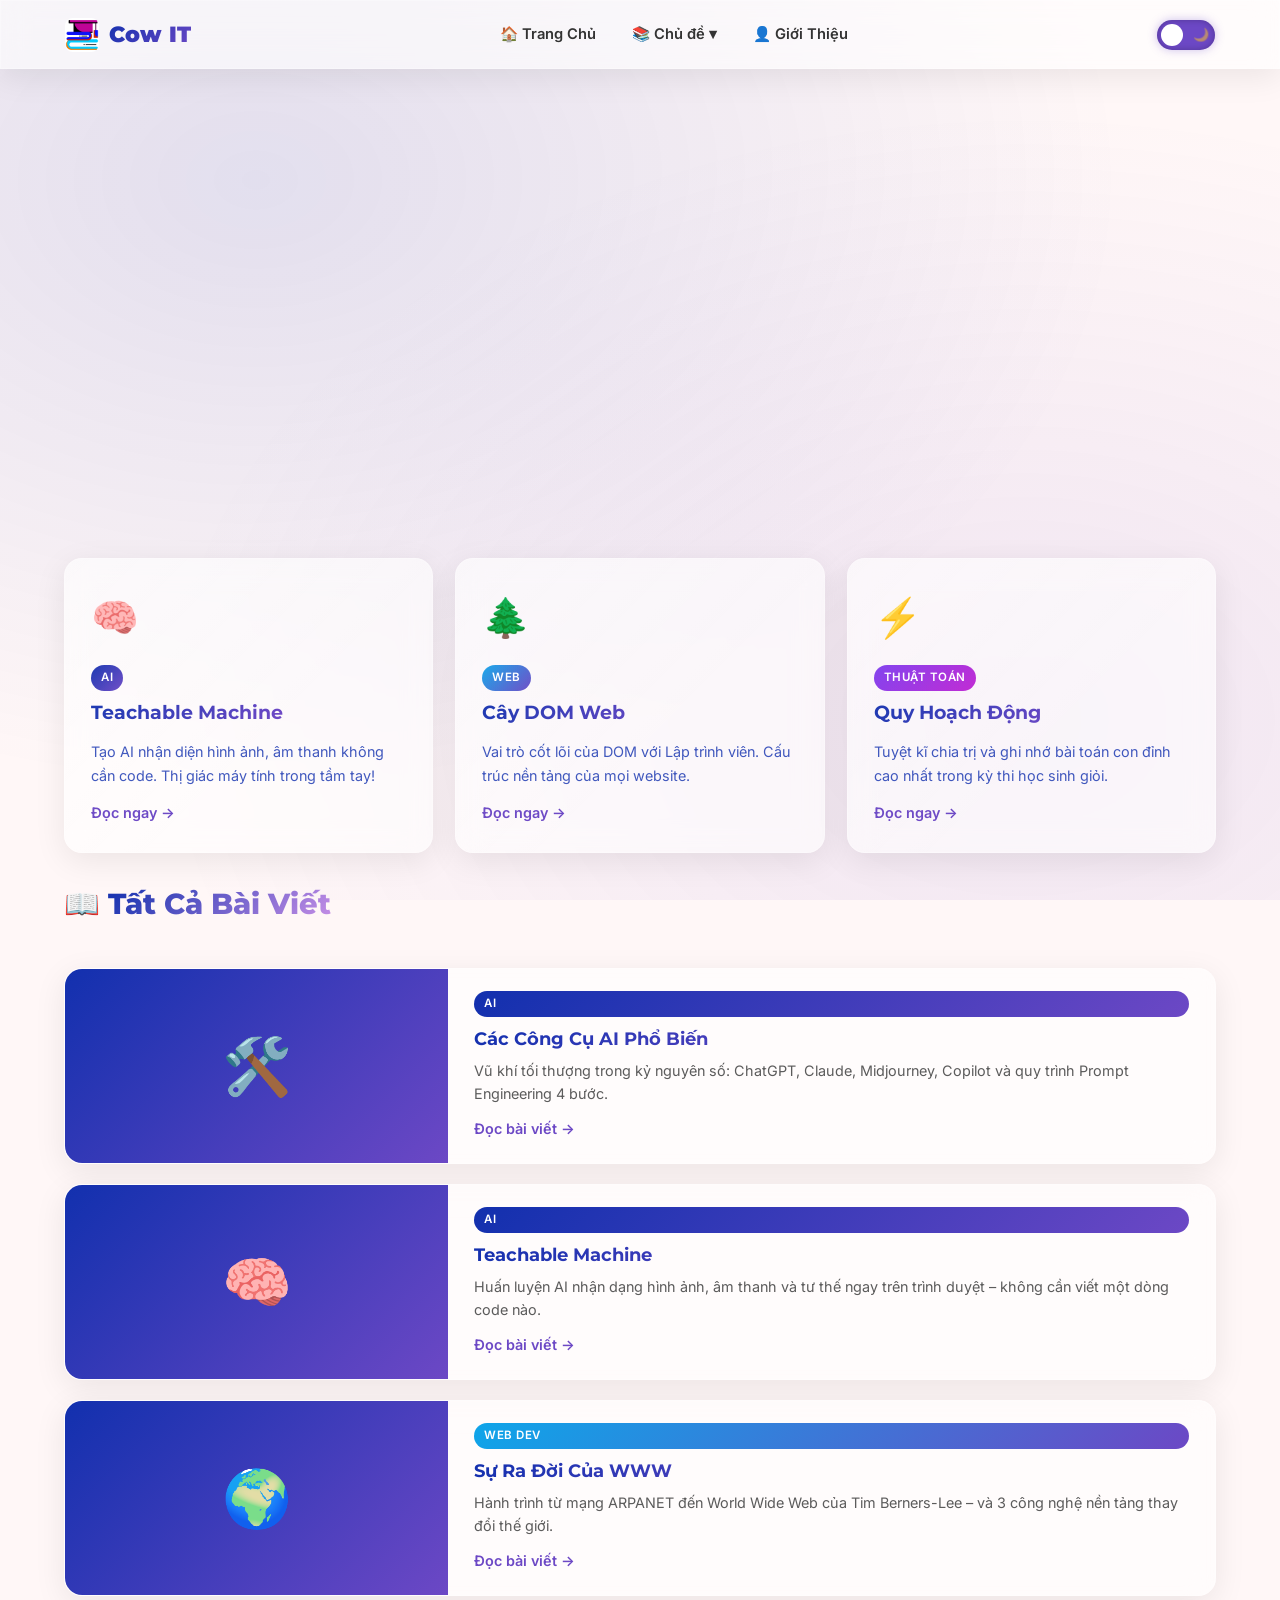
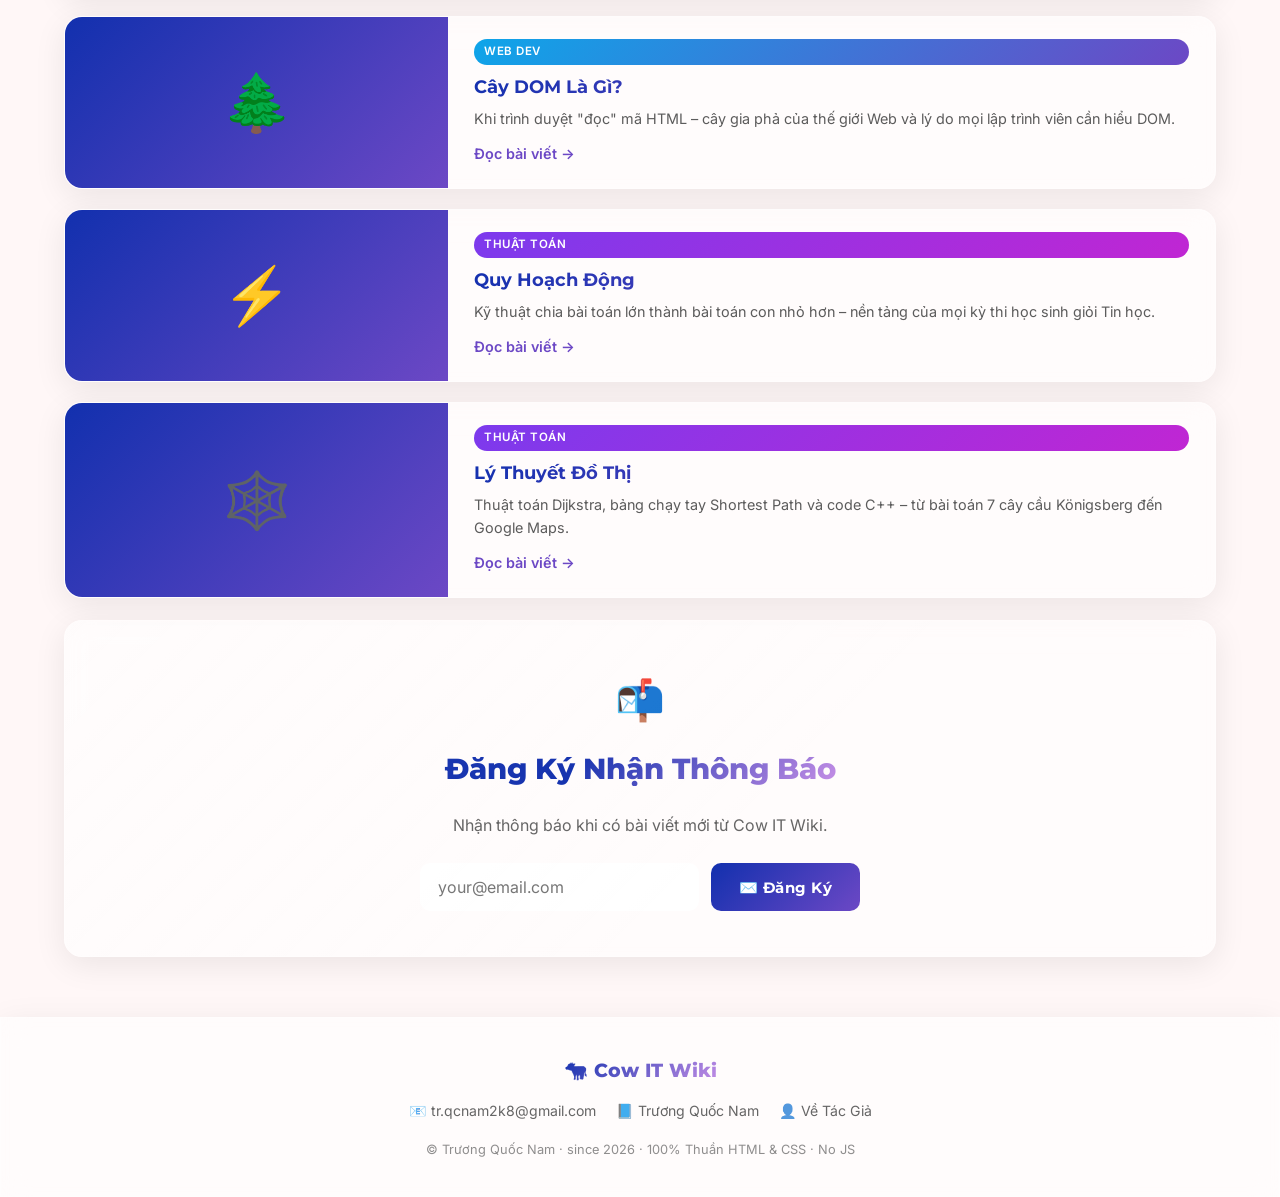
==== src/index.html @ ea5cb67b "feat: Add initial wiki structure including core pages, AI, Web Development, and Algorithms topics, a" ====
<!DOCTYPE html>
<html lang="vi">

<head>
    <meta charset="UTF-8">
    <meta name="viewport" content="width=device-width, initial-scale=1.0">
    <title>Cow IT - Bách Khoa Toàn Thư Công Nghệ</title>
    <meta name="description"
        content="Cow IT Wiki – Bách khoa toàn thư công nghệ về AI, Web Dev và Thuật toán cho học sinh Tin học 12.">
    <link rel="icon" href="icons/icon-main.png" type="image/png">
    <link rel="stylesheet" href="css/style.css">
    <link rel="stylesheet" href="css/layout.css">
    <link rel="stylesheet" href="css/animation.css">
</head>

<body class="master-layout">

    <input type="checkbox" id="dark-mode-toggle">

    <header class="header glass fade-in-up">
        <div class="header__logo">
            <img src="icons/icon-main.png" alt="Cow IT Logo">
            <a href="index.html">Cow IT</a>
        </div>

        <nav class="nav">
            <ul class="nav__list">
                <li class="nav__item"><a href="index.html" class="nav__link">🏠 Trang Chủ</a></li>
                <li class="nav__item">
                    <a href="#" class="nav__link">📚 Chủ đề ▾</a>
                    <ul class="nav__dropdown glass">
                        <li class="nav__dropdown-item"><a href="topics/ai.html"><span class="dd-icon">🤖</span> Trí Tuệ
                                Nhân Tạo</a></li>
                        <li class="nav__dropdown-item"><a href="topics/webdev.html"><span class="dd-icon">🌐</span> Phát
                                Triển Web</a></li>
                        <li class="nav__dropdown-item"><a href="topics/algorithms.html"><span class="dd-icon">⚙️</span>
                                Thuật Toán</a></li>
                    </ul>
                </li>
                <li class="nav__item"><a href="about.html" class="nav__link">👤 Giới Thiệu</a></li>
            </ul>
        </nav>

        <div class="header__actions">
            <label for="dark-mode-toggle" class="dark-mode-label" title="Chuyển sáng/tối">
                <span class="sun-icon">☀️</span>
                <span class="moon-icon">🌙</span>
            </label>
        </div>
    </header>

    <main class="main-content">
        <section class="bento-grid">

            <!-- ═══════════════════════════════ HERO ═══════════════════════════════ -->
            <div class="bento__hero glass-card glass fade-in-up animated-border"
                style="position:relative;overflow:hidden;">
                <span class="sparkle"></span>
                <span class="sparkle"></span>
                <span class="sparkle"></span>
                <div class="bento__hero-text">
                    <div style="margin-bottom:16px;">
                        <span class="tag tag--ai">🚀 Tin Học 12 · 2026</span>
                    </div>
                    <div class="typing-container">
                        <h1 class="typing-text">Kỷ Nguyên Số Cùng Cow IT...</h1>
                    </div>
                    <p style="font-size:1.05rem;margin:18px 0 28px;opacity:0.85;max-width:520px;">
                        Bách khoa toàn thư Công Nghệ – nơi liên kết toàn bộ kiến thức đỉnh cao về
                        <strong>Trí tuệ Nhân tạo</strong>, <strong>Phát triển Web</strong> và <strong>Thuật
                            toán</strong> tối ưu.
                    </p>
                    <div style="display:flex;gap:14px;flex-wrap:wrap;">
                        <a href="topics/ai.html" class="btn">🤖 Khám Phá AI</a>
                        <a href="about.html" class="btn btn-outline">👤 Về Tác Giả</a>
                    </div>
                </div>
                <div class="float-anim" style="flex-shrink:0;">
                    <img src="icons/Ai_doc_sach.png" alt="Robot đang đọc sách"
                        style="max-width:240px;filter:drop-shadow(0 10px 30px rgba(108,72,197,0.4));">
                </div>
            </div>

            <!-- ═══════════════════════════════ 3 BENTO CARDS ═══════════════════════ -->
            <a href="topics/ai_pages/teachable-machine.html" class="bento__item-1 glass-card glass scroll-reveal sr-d1"
                style="display:block;text-decoration:none;">
                <div style="font-size:2.4rem;margin-bottom:12px;">🧠</div>
                <span class="tag tag--ai">AI</span>
                <h3 class="glow-text">Teachable Machine</h3>
                <p style="font-size:0.9rem;opacity:0.8;">Tạo AI nhận diện hình ảnh, âm thanh không cần code. Thị giác
                    máy tính trong tầm tay!</p>
                <span class="read-more">Đọc ngay →</span>
            </a>

            <a href="topics/webdev_pages/dom-tree.html" class="bento__item-2 glass-card glass scroll-reveal sr-d2"
                style="display:block;text-decoration:none;">
                <div style="font-size:2.4rem;margin-bottom:12px;">🌲</div>
                <span class="tag tag--web">Web</span>
                <h3 class="glow-text">Cây DOM Web</h3>
                <p style="font-size:0.9rem;opacity:0.8;">Vai trò cốt lõi của DOM với Lập trình viên. Cấu trúc nền tảng
                    của mọi website.</p>
                <span class="read-more">Đọc ngay →</span>
            </a>

            <a href="topics/algorithms_pages/dynamic-programming.html"
                class="bento__item-3 glass-card glass scroll-reveal sr-d3" style="display:block;text-decoration:none;">
                <div style="font-size:2.4rem;margin-bottom:12px;">⚡</div>
                <span class="tag tag--algo">Thuật Toán</span>
                <h3 class="glow-text">Quy Hoạch Động</h3>
                <p style="font-size:0.9rem;opacity:0.8;">Tuyệt kĩ chia trị và ghi nhớ bài toán con đỉnh cao nhất trong
                    kỳ thi học sinh giỏi.</p>
                <span class="read-more">Đọc ngay →</span>
            </a>

            <!-- ═════════════════════════ FEED DỌC - TẤT CẢ BÀI VIẾT ═════════════ -->
            <div class="section-spacer">
                <h2 class="section-title">📖 <span>Tất Cả Bài Viết</span></h2>
            </div>

            <div class="feed-grid">
                <a href="topics/ai_pages/ai-tools.html" class="feed-card glass scroll-reveal sr-d1">
                    <div class="feed-card__accent">🛠️</div>
                    <div class="feed-card__body">
                        <span class="tag tag--ai">AI</span>
                        <h3 class="glow-text">Các Công Cụ AI Phổ Biến</h3>
                        <p>Vũ khí tối thượng trong kỷ nguyên số: ChatGPT, Claude, Midjourney, Copilot và quy trình
                            Prompt Engineering 4 bước.</p>
                        <span class="read-more">Đọc bài viết →</span>
                    </div>
                </a>

                <a href="topics/ai_pages/teachable-machine.html" class="feed-card glass scroll-reveal sr-d2">
                    <div class="feed-card__accent">🧠</div>
                    <div class="feed-card__body">
                        <span class="tag tag--ai">AI</span>
                        <h3 class="glow-text">Teachable Machine</h3>
                        <p>Huấn luyện AI nhận dạng hình ảnh, âm thanh và tư thế ngay trên trình duyệt – không cần viết
                            một dòng code nào.</p>
                        <span class="read-more">Đọc bài viết →</span>
                    </div>
                </a>

                <a href="topics/webdev_pages/www-history.html" class="feed-card glass scroll-reveal sr-d3">
                    <div class="feed-card__accent">🌍</div>
                    <div class="feed-card__body">
                        <span class="tag tag--web">Web Dev</span>
                        <h3 class="glow-text">Sự Ra Đời Của WWW</h3>
                        <p>Hành trình từ mạng ARPANET đến World Wide Web của Tim Berners-Lee – và 3 công nghệ nền tảng
                            thay đổi thế giới.</p>
                        <span class="read-more">Đọc bài viết →</span>
                    </div>
                </a>

                <a href="topics/webdev_pages/dom-tree.html" class="feed-card glass scroll-reveal sr-d4">
                    <div class="feed-card__accent">🌲</div>
                    <div class="feed-card__body">
                        <span class="tag tag--web">Web Dev</span>
                        <h3 class="glow-text">Cây DOM Là Gì?</h3>
                        <p>Khi trình duyệt "đọc" mã HTML – cây gia phả của thế giới Web và lý do mọi lập trình viên cần
                            hiểu DOM.</p>
                        <span class="read-more">Đọc bài viết →</span>
                    </div>
                </a>

                <a href="topics/algorithms_pages/dynamic-programming.html" class="feed-card glass scroll-reveal sr-d5">
                    <div class="feed-card__accent">⚡</div>
                    <div class="feed-card__body">
                        <span class="tag tag--algo">Thuật Toán</span>
                        <h3 class="glow-text">Quy Hoạch Động</h3>
                        <p>Kỹ thuật chia bài toán lớn thành bài toán con nhỏ hơn – nền tảng của mọi kỳ thi học sinh giỏi
                            Tin học.</p>
                        <span class="read-more">Đọc bài viết →</span>
                    </div>
                </a>

                <a href="topics/algorithms_pages/graph-theory.html" class="feed-card glass scroll-reveal sr-d6">
                    <div class="feed-card__accent">🕸️</div>
                    <div class="feed-card__body">
                        <span class="tag tag--algo">Thuật Toán</span>
                        <h3 class="glow-text">Lý Thuyết Đồ Thị</h3>
                        <p>Thuật toán Dijkstra, bảng chạy tay Shortest Path và code C++ – từ bài toán 7 cây cầu
                            Königsberg đến Google Maps.</p>
                        <span class="read-more">Đọc bài viết →</span>
                    </div>
                </a>
            </div>

            <!-- ════════════════════════ NEWSLETTER ════════════════════════════ -->
            <div class="bento__newsletter glass-card glass scroll-reveal sr-d1">
                <div style="font-size:2.5rem;margin-bottom:16px;">📬</div>
                <h2 class="section-title" style="text-align:center;">Đăng Ký <span>Nhận Thông Báo</span></h2>
                <p style="opacity:0.75;margin-bottom:24px;">Nhận thông báo khi có bài viết mới từ Cow IT Wiki.</p>
                <form action="mailto:tr.qcnam2k8@gmail.com" method="get" enctype="text/plain"
                    style="max-width:440px;margin:0 auto;display:flex;gap:12px;flex-wrap:wrap;justify-content:center;">
                    <input type="email" class="form__input" placeholder="your@email.com" required
                        style="max-width:280px;flex:1;">
                    <button type="submit" class="btn">✉️ Đăng Ký</button>
                </form>
            </div>

        </section>
    </main>

    <footer class="footer glass">
        <div class="footer__inner">
            <div class="footer__brand">🐄 Cow IT Wiki</div>
            <div class="footer__links">
                <a href="mailto:tr.qcnam2k8@gmail.com">📧 tr.qcnam2k8@gmail.com</a>
                <a href="https://www.facebook.com/truongquocnam.2k8" target="_blank" rel="noopener">📘 Trương Quốc
                    Nam</a>
                <a href="about.html">👤 Về Tác Giả</a>
            </div>
            <div class="footer__copy">© Trương Quốc Nam · since 2026 · 100% Thuần HTML &amp; CSS · No JS</div>
        </div>
    </footer>

</body>

</html>
---- src/css/style.css ----
/* css/style.css */
@import url('https://fonts.googleapis.com/css2?family=Inter:wght@400;500;600&family=Montserrat:wght@600;700;800;900&display=swap');

:root {
    --primary-color: #1230ae;
    --secondary-color-1: #6c48c5;
    --secondary-color-2: #c68fe6;
    --bg-color: #fff7f7;
    --text-color: #333333;
    --glass-bg: rgba(255, 255, 255, 0.6);
    --glass-border: rgba(255, 255, 255, 0.25);
    --neon-glow: rgba(108, 72, 197, 0.35);
    --input-bg: rgba(255, 255, 255, 0.8);
    --card-bg: rgba(255, 255, 255, 0.45);
}

html:has(#dark-mode-toggle:checked) {
    --bg-color: #0f1033;
    --text-color: #e8e0ff;
    --glass-bg: rgba(20, 22, 60, 0.65);
    --glass-border: rgba(198, 143, 230, 0.15);
    --neon-glow: rgba(198, 143, 230, 0.5);
    --input-bg: rgba(20, 22, 60, 0.8);
    --card-bg: rgba(20, 22, 60, 0.5);
}

* {
    box-sizing: border-box;
    margin: 0;
    padding: 0;
}

html {
    scroll-behavior: smooth;
}

body {
    font-family: 'Inter', sans-serif;
    background-color: var(--bg-color);
    color: var(--text-color);
    line-height: 1.7;
    transition: background-color 0.4s ease, color 0.4s ease;
    overflow-x: hidden;
}

/* Gradient mesh background */
body::before {
    content: '';
    position: fixed;
    top: 0;
    left: 0;
    width: 100%;
    height: 100%;
    background:
        radial-gradient(ellipse at 20% 20%, rgba(18, 48, 174, 0.12) 0%, transparent 60%),
        radial-gradient(ellipse at 80% 80%, rgba(108, 72, 197, 0.10) 0%, transparent 60%);
    pointer-events: none;
    z-index: 0;
}

body>* {
    position: relative;
    z-index: 1;
}

h1,
h2,
h3,
h4,
h5,
h6 {
    font-family: 'Montserrat', sans-serif;
    color: var(--primary-color);
    margin-bottom: .9rem;
    line-height: 1.3;
}

html:has(#dark-mode-toggle:checked) h1,
html:has(#dark-mode-toggle:checked) h2,
html:has(#dark-mode-toggle:checked) h3,
html:has(#dark-mode-toggle:checked) h4 {
    color: var(--secondary-color-2);
}

a {
    text-decoration: none;
    color: var(--primary-color);
    transition: all 0.3s ease;
}

html:has(#dark-mode-toggle:checked) a {
    color: var(--secondary-color-2);
}

a:hover {
    opacity: 0.85;
}

img,
video,
iframe {
    max-width: 100%;
    border-radius: 10px;
}

/* ── GLOW TEXT: legible, not blinding ── */
.glow-text {
    background: linear-gradient(135deg, var(--primary-color) 0%, var(--secondary-color-1) 60%, var(--secondary-color-2) 100%);
    -webkit-background-clip: text;
    -webkit-text-fill-color: transparent;
    background-clip: text;
    filter: none;
}

html:has(#dark-mode-toggle:checked) .glow-text {
    background: linear-gradient(135deg, #a78bfa 0%, #c68fe6 100%);
    -webkit-background-clip: text;
    background-clip: text;
}

/* ── SCROLL REVEAL (Pure CSS) ── */
.reveal {
    opacity: 0;
    transform: translateY(40px);
    transition: opacity 0.7s ease, transform 0.7s ease;
}

.reveal:nth-child(2) {
    transition-delay: 0.1s;
}

.reveal:nth-child(3) {
    transition-delay: 0.2s;
}

.reveal:nth-child(4) {
    transition-delay: 0.3s;
}

/* The trick: target with :target or use animation-play-state with @keyframes + animation-delay */
/* We use IntersectionObserver-free approach: animate with animation-fill-mode
   The element gets class 'revealed' via a CSS @keyframes when it intersects. */
@keyframes revealUp {
    from {
        opacity: 0;
        transform: translateY(50px);
    }

    to {
        opacity: 1;
        transform: translateY(0);
    }
}

/* article cards and feed items get this class */
.scroll-card {
    animation: revealUp 0.7s ease forwards;
    opacity: 0;
}

.scroll-card:nth-child(1) {
    animation-delay: 0.05s;
}

.scroll-card:nth-child(2) {
    animation-delay: 0.15s;
}

.scroll-card:nth-child(3) {
    animation-delay: 0.25s;
}

.scroll-card:nth-child(4) {
    animation-delay: 0.35s;
}

.scroll-card:nth-child(5) {
    animation-delay: 0.45s;
}

.scroll-card:nth-child(6) {
    animation-delay: 0.55s;
}

/* Form */
.form__input {
    width: 100%;
    padding: 12px 16px;
    border-radius: 10px;
    border: 2px solid var(--glass-border);
    background: var(--input-bg);
    color: var(--text-color);
    font-family: 'Inter', sans-serif;
    font-size: 1rem;
    outline: none;
    transition: all 0.3s ease;
}

.form__input:focus {
    border-color: var(--secondary-color-1);
    box-shadow: 0 0 12px var(--neon-glow);
}

.form__input:not(:placeholder-shown):valid {
    border-color: #22c55e;
    box-shadow: 0 0 10px rgba(34, 197, 94, 0.4);
}

.form__input:not(:placeholder-shown):invalid {
    border-color: #ef4444;
    box-shadow: 0 0 10px rgba(239, 68, 68, 0.4);
}

/* Buttons */
.btn {
    display: inline-flex;
    align-items: center;
    gap: 8px;
    padding: 13px 28px;
    background: linear-gradient(135deg, var(--primary-color), var(--secondary-color-1));
    color: #fff !important;
    font-family: 'Montserrat', sans-serif;
    font-weight: 700;
    font-size: 0.95rem;
    border: none;
    border-radius: 10px;
    cursor: pointer;
    transition: all 0.3s ease;
    letter-spacing: 0.5px;
}

.btn:hover {
    box-shadow: 0 6px 24px rgba(108, 72, 197, 0.5);
    transform: translateY(-3px);
}

.btn-outline {
    background: transparent;
    border: 2px solid var(--secondary-color-1);
    color: var(--secondary-color-1) !important;
}

.btn-outline:hover {
    background: var(--secondary-color-1);
    color: #fff !important;
}

/* ── TAGS / BADGES ── */
.tag {
    display: inline-block;
    padding: 3px 10px;
    border-radius: 50px;
    font-size: 0.72rem;
    font-weight: 600;
    letter-spacing: 0.5px;
    text-transform: uppercase;
    background: linear-gradient(135deg, var(--primary-color), var(--secondary-color-1));
    color: #fff;
    margin-bottom: 10px;
}

.tag--ai {
    background: linear-gradient(135deg, #1230ae, #6c48c5);
}

.tag--web {
    background: linear-gradient(135deg, #0ea5e9, #6c48c5);
}

.tag--algo {
    background: linear-gradient(135deg, #7c3aed, #c026d3);
}

/* ── READ MORE ARROW ── */
.read-more {
    display: inline-flex;
    align-items: center;
    gap: 6px;
    font-weight: 600;
    font-size: 0.9rem;
    color: var(--secondary-color-1);
    margin-top: 12px;
    transition: gap 0.3s;
}

.read-more:hover {
    gap: 12px;
    color: var(--secondary-color-2);
}

/* ── DIVIDERS ── */
.section-title {
    font-size: 1.8rem;
    font-family: 'Montserrat', sans-serif;
    font-weight: 800;
    margin-bottom: 1.5rem;
}

.section-title span {
    background: linear-gradient(135deg, var(--primary-color), var(--secondary-color-2));
    -webkit-background-clip: text;
    -webkit-text-fill-color: transparent;
    background-clip: text;
}

/* ── CODE BLOCKS ── */
pre {
    background: rgba(0, 0, 0, 0.15);
    border-radius: 10px;
    padding: 16px 20px;
    overflow-x: auto;
    margin-bottom: 20px;
    border: 1px solid var(--glass-border);
}

code {
    font-family: 'Courier New', monospace;
    font-size: 0.88rem;
    color: var(--secondary-color-2);
}
---- src/css/layout.css ----
/* css/layout.css */

/* ── GLASSMORPHISM SYSTEM ── */
.glass {
    background: var(--glass-bg);
    backdrop-filter: blur(14px);
    -webkit-backdrop-filter: blur(14px);
    border: 1px solid var(--glass-border);
    box-shadow: 0 8px 32px rgba(0, 0, 0, 0.08);
}

.glass-card {
    border-radius: 18px;
    padding: 26px;
    transition: transform 0.35s ease, box-shadow 0.35s ease, border-color 0.35s ease;
    position: relative;
    overflow: hidden;
}

.glass-card::before {
    content: '';
    position: absolute;
    inset: 0;
    border-radius: inherit;
    background: linear-gradient(135deg, rgba(255, 255, 255, 0.08) 0%, transparent 60%);
    pointer-events: none;
}

.glass-card:hover {
    transform: translateY(-6px);
    box-shadow: 0 16px 48px var(--neon-glow);
    border-color: rgba(108, 72, 197, 0.4);
}

/* ── MASTER LAYOUT ── */
.master-layout {
    min-height: 100vh;
    display: flex;
    flex-direction: column;
}

/* ── HEADER ── */
#dark-mode-toggle {
    display: none;
}

.header {
    position: fixed;
    top: 0;
    width: 100%;
    z-index: 1000;
    padding: 14px 5%;
    display: grid;
    grid-template-columns: auto 1fr auto;
    align-items: center;
    gap: 20px;
}

.header__logo {
    display: flex;
    align-items: center;
    gap: 10px;
    font-family: 'Montserrat', sans-serif;
    font-weight: 900;
    font-size: 1.35rem;
    white-space: nowrap;
}

.header__logo img {
    width: 34px;
    height: 34px;
    border-radius: 8px;
    object-fit: contain;
}

.header__logo a {
    background: linear-gradient(135deg, var(--primary-color), var(--secondary-color-1));
    -webkit-background-clip: text;
    -webkit-text-fill-color: transparent;
    background-clip: text;
}

/* Center nav */
.nav {
    display: flex;
    justify-content: center;
}

.nav__list {
    display: flex;
    list-style: none;
    gap: 8px;
    align-items: center;
}

.nav__item {
    position: relative;
}

.nav__link {
    font-weight: 600;
    font-size: 0.92rem;
    padding: 7px 14px;
    border-radius: 8px;
    display: block;
    color: var(--text-color);
    transition: all 0.25s ease;
}

.nav__link:hover {
    background: var(--glass-bg);
    color: var(--secondary-color-1);
}

/* Dropdown */
.nav__dropdown {
    position: absolute;
    top: calc(100% + 8px);
    left: 50%;
    transform: translateX(-50%) translateY(10px);
    min-width: 230px;
    opacity: 0;
    visibility: hidden;
    transition: all 0.3s ease;
    padding: 8px;
    border-radius: 14px;
    list-style: none;
}

.nav__item:hover .nav__dropdown {
    opacity: 1;
    visibility: visible;
    transform: translateX(-50%) translateY(0);
}

.nav__dropdown-item {
    padding: 2px 0;
}

.nav__dropdown-item a {
    display: flex;
    align-items: center;
    gap: 10px;
    padding: 9px 14px;
    border-radius: 9px;
    font-size: 0.9rem;
    font-weight: 500;
    color: var(--text-color);
    transition: background 0.2s;
}

.nav__dropdown-item a:hover {
    background: rgba(108, 72, 197, 0.12);
    color: var(--secondary-color-1);
}

.nav__dropdown-item .dd-icon {
    font-size: 1.1rem;
}

/* ── DARK MODE TOGGLE WITH ICONS ── */
.header__actions {
    display: flex;
    align-items: center;
}

.dark-mode-label {
    cursor: pointer;
    display: inline-flex;
    align-items: center;
    width: 58px;
    height: 30px;
    background: var(--secondary-color-1);
    border-radius: 50px;
    position: relative;
    box-shadow: inset 0 0 6px rgba(0, 0, 0, 0.25), 0 0 10px var(--neon-glow);
    transition: background 0.4s;
}

.dark-mode-label::before {
    /* Sun icon */
    content: '☀️';
    position: absolute;
    left: 5px;
    font-size: 14px;
    line-height: 1;
    transition: opacity 0.3s;
}

.dark-mode-label::after {
    /* Toggle knob */
    content: '';
    position: absolute;
    top: 4px;
    left: 4px;
    width: 22px;
    height: 22px;
    background: #fff;
    border-radius: 50%;
    transition: transform 0.3s ease;
    z-index: 1;
}

/* Moon icon placeholder using span inside label (we'll use CSS trick) */
.dark-mode-label .moon-icon {
    position: absolute;
    right: 6px;
    font-size: 13px;
    line-height: 1;
    opacity: 0.5;
}

.dark-mode-label .sun-icon {
    position: absolute;
    left: 6px;
    font-size: 13px;
    line-height: 1;
}

#dark-mode-toggle:checked~.header .dark-mode-label {
    background: linear-gradient(135deg, #312e81, #4c1d95);
}

#dark-mode-toggle:checked~.header .dark-mode-label::after {
    transform: translateX(28px);
}

/* ── MAIN CONTENT ── */
.main-content {
    flex: 1;
    margin-top: 80px;
    padding: 30px 5% 60px;
    max-width: 1400px;
    margin-inline: auto;
    width: 100%;
}

/* ── BENTO GRID (Home) ── */
.bento-grid {
    display: grid;
    grid-template-columns: repeat(12, 1fr);
    gap: 22px;
}

.bento__hero {
    grid-column: span 12;
    display: flex;
    align-items: center;
    justify-content: space-between;
    padding: 50px 55px;
    min-height: 340px;
}

.bento__hero-text {
    flex: 1;
    padding-right: 30px;
}

.bento__item-1 {
    grid-column: span 4;
}

.bento__item-2 {
    grid-column: span 4;
}

.bento__item-3 {
    grid-column: span 4;
}

.bento__newsletter {
    grid-column: span 12;
    text-align: center;
    padding: 45px;
}

/* ── FEED LAYOUT (Vertical, Home) ── */
.section-spacer {
    grid-column: span 12;
    padding-top: 10px;
}

.feed-grid {
    grid-column: span 12;
    display: flex;
    flex-direction: column;
    gap: 20px;
}

.feed-card {
    display: grid;
    grid-template-columns: 1fr 2fr;
    gap: 0;
    border-radius: 18px;
    overflow: hidden;
    text-decoration: none;
    color: var(--text-color);
    min-height: 160px;
    transition: transform 0.35s ease, box-shadow 0.35s ease;
}

.feed-card:hover {
    transform: translateY(-5px) scale(1.01);
    box-shadow: 0 16px 48px var(--neon-glow);
}

.feed-card__accent {
    display: flex;
    align-items: center;
    justify-content: center;
    font-size: 3.5rem;
    background: linear-gradient(135deg, var(--primary-color), var(--secondary-color-1));
    min-height: 140px;
}

.feed-card__body {
    padding: 22px 26px;
    display: flex;
    flex-direction: column;
    justify-content: center;
}

.feed-card__body h3 {
    margin-bottom: 8px;
    font-size: 1.15rem;
}

.feed-card__body p {
    font-size: 0.9rem;
    opacity: 0.8;
    line-height: 1.6;
}

/* ── TOPIC PAGE GRID ── */
.topic-grid {
    display: grid;
    grid-template-columns: repeat(auto-fill, minmax(300px, 1fr));
    gap: 22px;
}

/* ── SIDEBAR LAYOUT (Article pages) ── */
.page-layout {
    display: grid;
    grid-template-columns: 260px 1fr;
    gap: 36px;
    margin-top: 10px;
}

.sidebar {
    position: sticky;
    top: 100px;
    height: max-content;
    border-radius: 18px;
    padding: 22px;
}

.sidebar__title {
    font-size: 1rem;
    font-weight: 700;
    margin-bottom: 14px;
    padding-bottom: 10px;
    border-bottom: 1px solid var(--glass-border);
}

.sidebar__list {
    list-style: none;
}

.sidebar__link {
    display: flex;
    align-items: center;
    gap: 8px;
    padding: 8px 10px;
    border-radius: 8px;
    font-size: 0.88rem;
    color: var(--text-color);
    transition: all 0.2s;
}

.sidebar__link:hover {
    background: rgba(108, 72, 197, 0.12);
    color: var(--secondary-color-1);
    padding-left: 14px;
}

.article-content {
    line-height: 1.8;
}

.article-content p,
.article-content ul,
.article-content ol {
    margin-bottom: 18px;
}

.article-content ul,
.article-content ol {
    padding-left: 22px;
}

.article-content h2 {
    margin-top: 36px;
}

.article-content h3 {
    margin-top: 24px;
}

/* ── TABLE ── */
.table-wrap {
    overflow-x: auto;
    border-radius: 12px;
    margin: 24px 0;
}

table {
    width: 100%;
    border-collapse: collapse;
    border-radius: 12px;
    overflow: hidden;
}

th,
td {
    padding: 12px 16px;
    border: 1px solid var(--glass-border);
    text-align: left;
}

th {
    background: linear-gradient(135deg, var(--primary-color), var(--secondary-color-1));
    color: #fff;
    font-family: 'Montserrat', sans-serif;
}

tbody tr {
    transition: background 0.2s;
}

tbody tr:hover {
    background: rgba(108, 72, 197, 0.15);
}

/* ── BLOCKQUOTE ── */
blockquote {
    border-left: 4px solid var(--secondary-color-1);
    padding: 16px 20px;
    margin: 20px 0;
    background: var(--glass-bg);
    border-radius: 0 12px 12px 0;
    font-style: italic;
}

/* ── BREADCRUMBS ── */
.breadcrumbs {
    margin-bottom: 22px;
    list-style: none;
    display: flex;
    flex-wrap: wrap;
    gap: 6px;
    font-size: 0.85rem;
    font-weight: 500;
    opacity: 0.75;
}

.breadcrumbs li:not(:last-child)::after {
    content: '›';
    margin-left: 6px;
}

/* ── FOOTER ── */
.footer {
    padding: 36px 5%;
    margin-top: auto;
    text-align: center;
    border-top: 1px solid var(--glass-border);
}

.footer__inner {
    max-width: 900px;
    margin: 0 auto;
    display: flex;
    flex-direction: column;
    align-items: center;
    gap: 12px;
}

.footer__brand {
    font-family: 'Montserrat', sans-serif;
    font-weight: 800;
    font-size: 1.2rem;
    background: linear-gradient(135deg, var(--primary-color), var(--secondary-color-2));
    -webkit-background-clip: text;
    -webkit-text-fill-color: transparent;
    background-clip: text;
}

.footer__links {
    display: flex;
    gap: 20px;
    flex-wrap: wrap;
    justify-content: center;
}

.footer__links a {
    display: flex;
    align-items: center;
    gap: 6px;
    font-size: 0.88rem;
    color: var(--text-color);
    opacity: 0.75;
    transition: opacity 0.2s;
}

.footer__links a:hover {
    opacity: 1;
    color: var(--secondary-color-1);
}

.footer__copy {
    font-size: 0.8rem;
    opacity: 0.55;
    margin-top: 4px;
}

/* ── IMG ZOOM ── */
.img-zoom {
    overflow: hidden;
    border-radius: 12px;
    display: block;
    margin: 20px 0;
}

.img-zoom img {
    transition: transform 0.5s ease;
    width: 100%;
}

.img-zoom:hover img {
    transform: scale(1.06);
}

/* ── ABOUT PAGE ── */
.about-grid {
    display: grid;
    grid-template-columns: 320px 1fr;
    gap: 36px;
    align-items: start;
}

.about-avatar {
    border-radius: 20px;
    overflow: hidden;
    position: sticky;
    top: 100px;
}

.about-avatar img {
    width: 100%;
    display: block;
}

.about-info h1 {
    font-size: 2rem;
}

.about-info .subtitle {
    font-size: 1rem;
    opacity: 0.7;
    margin-bottom: 20px;
}

.skill-list {
    display: flex;
    flex-wrap: wrap;
    gap: 10px;
    list-style: none;
    margin: 16px 0 24px;
}

.skill-list li {
    padding: 6px 14px;
    border-radius: 50px;
    font-size: 0.82rem;
    font-weight: 600;
    border: 1px solid var(--secondary-color-1);
    color: var(--secondary-color-1);
}

/* ── RESPONSIVE ── */
@media (max-width:1000px) {

    .bento__item-1,
    .bento__item-2,
    .bento__item-3 {
        grid-column: span 6;
    }

    .page-layout {
        grid-template-columns: 1fr;
    }

    .sidebar {
        position: static;
    }

    .about-grid {
        grid-template-columns: 1fr;
    }

    .about-avatar {
        position: static;
        max-width: 280px;
    }
}

@media (max-width:700px) {

    .bento__item-1,
    .bento__item-2,
    .bento__item-3 {
        grid-column: span 12;
    }

    .bento__hero {
        flex-direction: column;
        text-align: center;
        padding: 32px 24px;
    }

    .bento__hero-text {
        padding-right: 0;
        margin-bottom: 20px;
    }

    .header {
        grid-template-columns: auto 1fr auto;
    }

    .nav__list {
        gap: 2px;
    }

    .feed-card {
        grid-template-columns: 1fr;
    }

    .feed-card__accent {
        min-height: 80px;
    }
}
---- src/css/animation.css ----
/* css/animation.css */

/* 1. Typewriter */
.typing-container {
    display: inline-block;
    margin-bottom: 20px;
    overflow: hidden;
}

.typing-text {
    overflow: hidden;
    white-space: nowrap;
    border-right: 3px solid var(--secondary-color-2);
    animation: typing 3.2s steps(35, end) both, blink-caret 0.75s step-end infinite;
    margin: 0;
    font-size: clamp(1.6rem, 3.5vw, 2.8rem);
    line-height: 1.2;
}

@keyframes typing {
    from {
        width: 0;
    }

    to {
        width: 100%;
    }
}

@keyframes blink-caret {
    50% {
        border-color: transparent;
    }
}

/* 2. Fade In Up (initial page load) */
.fade-in-up {
    animation: fadeInUp 0.8s ease-out forwards;
    opacity: 0;
    transform: translateY(28px);
}

.delay-1 {
    animation-delay: 0.15s;
}

.delay-2 {
    animation-delay: 0.3s;
}

.delay-3 {
    animation-delay: 0.45s;
}

.delay-4 {
    animation-delay: 0.6s;
}

@keyframes fadeInUp {
    to {
        opacity: 1;
        transform: translateY(0);
    }
}

/* 3. Float (robot image) */
.float-anim {
    animation: floatY 4.5s ease-in-out infinite;
}

@keyframes floatY {

    0%,
    100% {
        transform: translateY(0) rotate(-1deg);
    }

    50% {
        transform: translateY(-22px) rotate(1deg);
    }
}

/* 4. Pulse glow (for hero badges/icons) */
.pulse-glow {
    animation: pulseGlow 2.5s ease-in-out infinite;
}

@keyframes pulseGlow {

    0%,
    100% {
        box-shadow: 0 0 0 0 var(--neon-glow);
    }

    50% {
        box-shadow: 0 0 22px 6px var(--neon-glow);
    }
}

/* 5. Hover Zoom img */
.img-zoom img {
    transition: transform 0.5s ease;
}

.img-zoom:hover img {
    transform: scale(1.07);
}

/* 6. Slide in from left */
.slide-left {
    animation: slideLeft 0.7s ease forwards;
    opacity: 0;
    transform: translateX(-40px);
}

@keyframes slideLeft {
    to {
        opacity: 1;
        transform: translateX(0);
    }
}

/* 7. Particle sparkle on hero (decorative CSS only) */
.sparkle {
    position: absolute;
    width: 6px;
    height: 6px;
    border-radius: 50%;
    background: var(--secondary-color-2);
    animation: sparkle 3s ease-in-out infinite;
    pointer-events: none;
}

.sparkle:nth-child(1) {
    top: 15%;
    left: 80%;
    animation-delay: 0s;
}

.sparkle:nth-child(2) {
    top: 70%;
    left: 90%;
    animation-delay: 0.8s;
}

.sparkle:nth-child(3) {
    top: 50%;
    left: 10%;
    animation-delay: 1.6s;
}

@keyframes sparkle {

    0%,
    100% {
        opacity: 0;
        transform: scale(0);
    }

    50% {
        opacity: 1;
        transform: scale(1.5);
    }
}

/* 8. Gradient border animation on cards */
@keyframes borderGlow {

    0%,
    100% {
        border-color: rgba(108, 72, 197, 0.2);
    }

    50% {
        border-color: rgba(198, 143, 230, 0.6);
    }
}

.animated-border {
    animation: borderGlow 3s ease-in-out infinite;
}

/* 9. Icon spin */
.icon-spin {
    animation: spin 8s linear infinite;
}

@keyframes spin {
    from {
        transform: rotate(0deg);
    }

    to {
        transform: rotate(360deg);
    }
}

/* 10. Scroll reveal (used with small delay per card element) */
@keyframes revealUp {
    from {
        opacity: 0;
        transform: translateY(48px);
    }

    to {
        opacity: 1;
        transform: translateY(0);
    }
}

.scroll-reveal {
    animation: revealUp 0.75s ease forwards;
    opacity: 0;
}

.sr-d1 {
    animation-delay: 0.05s;
}

.sr-d2 {
    animation-delay: 0.15s;
}

.sr-d3 {
    animation-delay: 0.25s;
}

.sr-d4 {
    animation-delay: 0.35s;
}

.sr-d5 {
    animation-delay: 0.45s;
}

.sr-d6 {
    animation-delay: 0.55s;
}
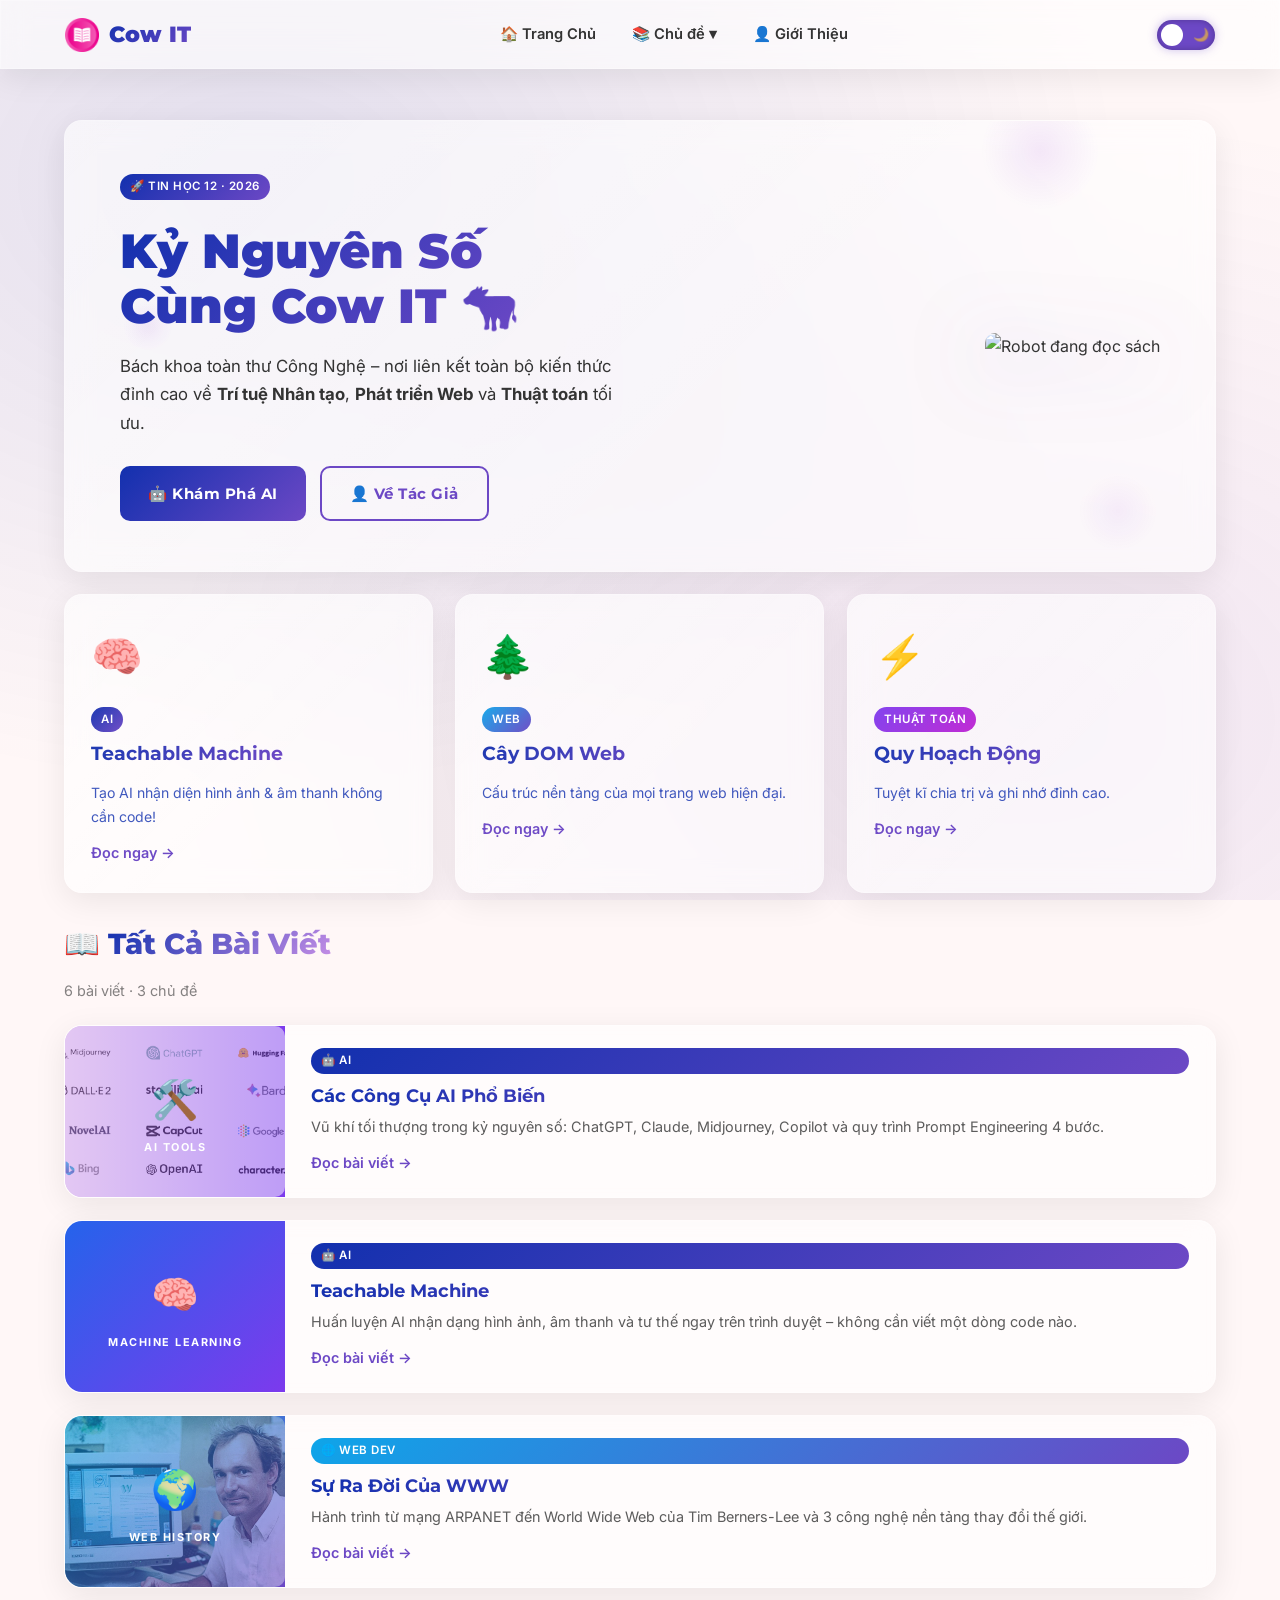
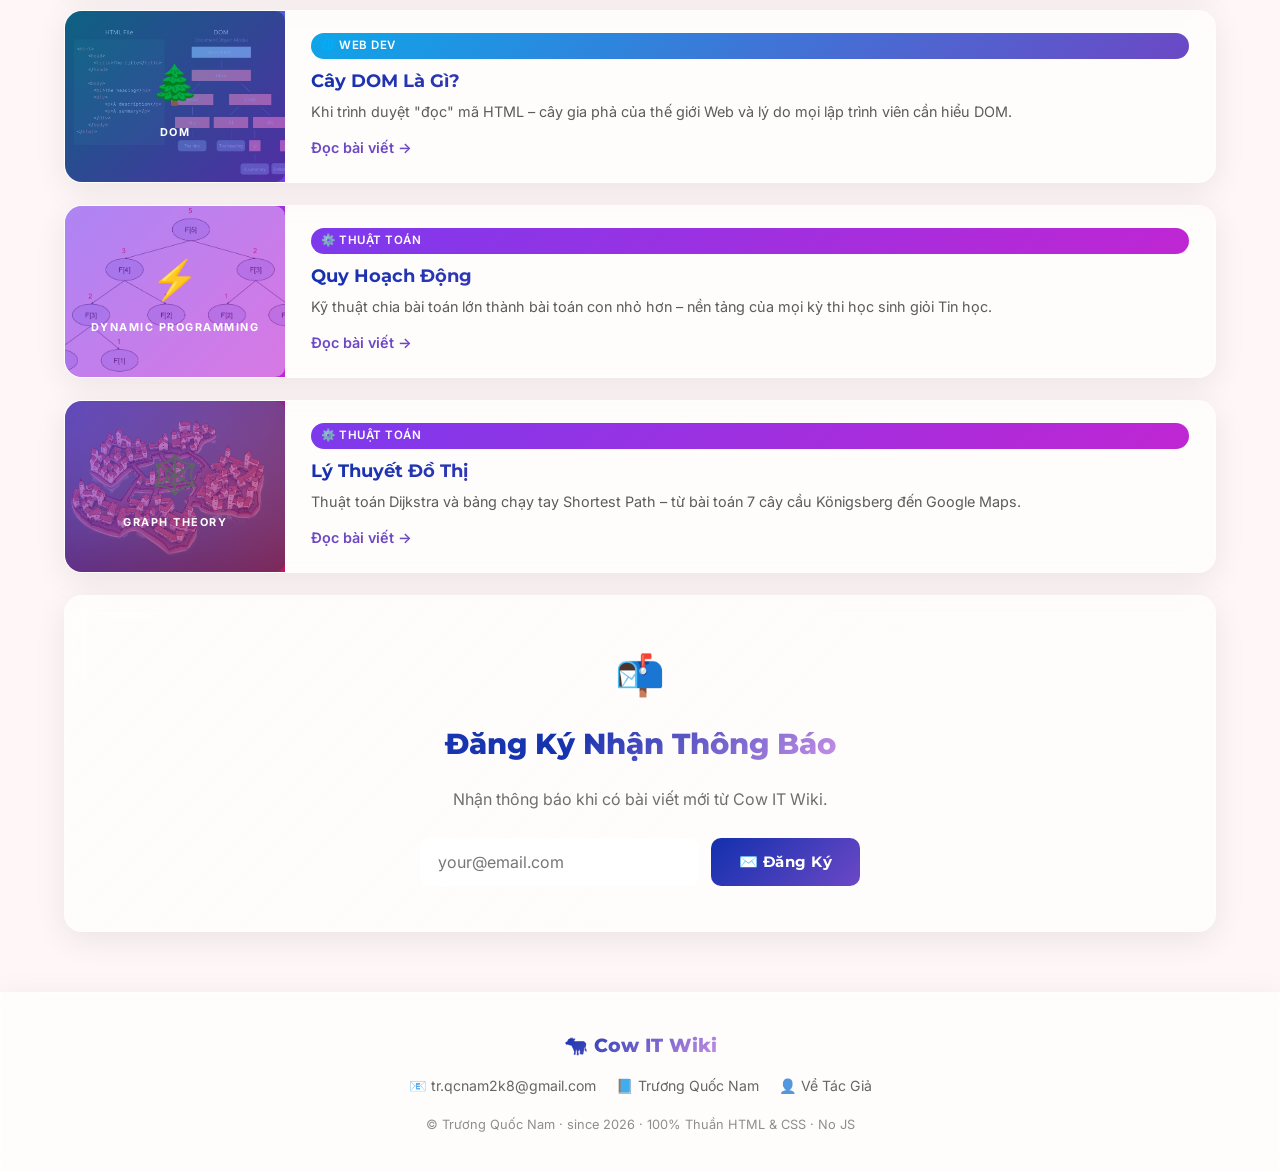
==== commit 661fec9a: "ReDesign UIUX" ====
--- a/src/index.html
+++ b/src/index.html
@@ -14,7 +14,6 @@
 </head>
 
 <body class="master-layout">
-
     <input type="checkbox" id="dark-mode-toggle">
 
     <header class="header glass fade-in-up">
@@ -22,7 +21,6 @@
             <img src="icons/icon-main.png" alt="Cow IT Logo">
             <a href="index.html">Cow IT</a>
         </div>
-
         <nav class="nav">
             <ul class="nav__list">
                 <li class="nav__item"><a href="index.html" class="nav__link">🏠 Trang Chủ</a></li>
@@ -40,7 +38,6 @@
                 <li class="nav__item"><a href="about.html" class="nav__link">👤 Giới Thiệu</a></li>
             </ul>
         </nav>
-
         <div class="header__actions">
             <label for="dark-mode-toggle" class="dark-mode-label" title="Chuyển sáng/tối">
                 <span class="sun-icon">☀️</span>
@@ -52,76 +49,80 @@
     <main class="main-content">
         <section class="bento-grid">
 
-            <!-- ═══════════════════════════════ HERO ═══════════════════════════════ -->
+            <!-- ══ HERO ══ -->
             <div class="bento__hero glass-card glass fade-in-up animated-border"
                 style="position:relative;overflow:hidden;">
                 <span class="sparkle"></span>
                 <span class="sparkle"></span>
                 <span class="sparkle"></span>
                 <div class="bento__hero-text">
-                    <div style="margin-bottom:16px;">
-                        <span class="tag tag--ai">🚀 Tin Học 12 · 2026</span>
-                    </div>
-                    <div class="typing-container">
-                        <h1 class="typing-text">Kỷ Nguyên Số Cùng Cow IT...</h1>
-                    </div>
-                    <p style="font-size:1.05rem;margin:18px 0 28px;opacity:0.85;max-width:520px;">
+                    <div style="margin-bottom:14px;">
+                        <span class="tag tag--ai pop-in pop-d1">🚀 Tin Học 12 · 2026</span>
+                    </div>
+                    <h1 class="hero-title fade-in-up delay-1">Kỷ Nguyên Số<br>Cùng Cow IT 🐄</h1>
+                    <p class="hero-sub fade-in-up delay-2">
                         Bách khoa toàn thư Công Nghệ – nơi liên kết toàn bộ kiến thức đỉnh cao về
                         <strong>Trí tuệ Nhân tạo</strong>, <strong>Phát triển Web</strong> và <strong>Thuật
                             toán</strong> tối ưu.
                     </p>
-                    <div style="display:flex;gap:14px;flex-wrap:wrap;">
+                    <div style="display:flex;gap:14px;flex-wrap:wrap;" class="fade-in-up delay-3">
                         <a href="topics/ai.html" class="btn">🤖 Khám Phá AI</a>
                         <a href="about.html" class="btn btn-outline">👤 Về Tác Giả</a>
                     </div>
                 </div>
                 <div class="float-anim" style="flex-shrink:0;">
                     <img src="icons/Ai_doc_sach.png" alt="Robot đang đọc sách"
-                        style="max-width:240px;filter:drop-shadow(0 10px 30px rgba(108,72,197,0.4));">
+                        style="max-width:230px;filter:drop-shadow(0 12px 36px rgba(108,72,197,0.5));">
                 </div>
             </div>
 
-            <!-- ═══════════════════════════════ 3 BENTO CARDS ═══════════════════════ -->
+            <!-- ══ 3 BENTO CARDS ══ -->
             <a href="topics/ai_pages/teachable-machine.html" class="bento__item-1 glass-card glass scroll-reveal sr-d1"
                 style="display:block;text-decoration:none;">
-                <div style="font-size:2.4rem;margin-bottom:12px;">🧠</div>
+                <div style="font-size:2.6rem;margin-bottom:12px;" class="pop-in pop-d1">🧠</div>
                 <span class="tag tag--ai">AI</span>
                 <h3 class="glow-text">Teachable Machine</h3>
-                <p style="font-size:0.9rem;opacity:0.8;">Tạo AI nhận diện hình ảnh, âm thanh không cần code. Thị giác
-                    máy tính trong tầm tay!</p>
+                <p style="font-size:0.88rem;opacity:0.8;">Tạo AI nhận diện hình ảnh & âm thanh không cần code!</p>
                 <span class="read-more">Đọc ngay →</span>
             </a>
 
             <a href="topics/webdev_pages/dom-tree.html" class="bento__item-2 glass-card glass scroll-reveal sr-d2"
                 style="display:block;text-decoration:none;">
-                <div style="font-size:2.4rem;margin-bottom:12px;">🌲</div>
+                <div style="font-size:2.6rem;margin-bottom:12px;" class="pop-in pop-d2">🌲</div>
                 <span class="tag tag--web">Web</span>
                 <h3 class="glow-text">Cây DOM Web</h3>
-                <p style="font-size:0.9rem;opacity:0.8;">Vai trò cốt lõi của DOM với Lập trình viên. Cấu trúc nền tảng
-                    của mọi website.</p>
+                <p style="font-size:0.88rem;opacity:0.8;">Cấu trúc nền tảng của mọi trang web hiện đại.</p>
                 <span class="read-more">Đọc ngay →</span>
             </a>
 
             <a href="topics/algorithms_pages/dynamic-programming.html"
                 class="bento__item-3 glass-card glass scroll-reveal sr-d3" style="display:block;text-decoration:none;">
-                <div style="font-size:2.4rem;margin-bottom:12px;">⚡</div>
+                <div style="font-size:2.6rem;margin-bottom:12px;" class="pop-in pop-d3">⚡</div>
                 <span class="tag tag--algo">Thuật Toán</span>
                 <h3 class="glow-text">Quy Hoạch Động</h3>
-                <p style="font-size:0.9rem;opacity:0.8;">Tuyệt kĩ chia trị và ghi nhớ bài toán con đỉnh cao nhất trong
-                    kỳ thi học sinh giỏi.</p>
+                <p style="font-size:0.88rem;opacity:0.8;">Tuyệt kĩ chia trị và ghi nhớ đỉnh cao.</p>
                 <span class="read-more">Đọc ngay →</span>
             </a>
 
-            <!-- ═════════════════════════ FEED DỌC - TẤT CẢ BÀI VIẾT ═════════════ -->
+            <!-- ══ SECTION TITLE ══ -->
             <div class="section-spacer">
                 <h2 class="section-title">📖 <span>Tất Cả Bài Viết</span></h2>
-            </div>
-
+                <p style="opacity:0.6;font-size:0.9rem;margin-top:-8px;">6 bài viết · 3 chủ đề</p>
+            </div>
+
+            <!-- ══ FEED CARDS ══ -->
             <div class="feed-grid">
-                <a href="topics/ai_pages/ai-tools.html" class="feed-card glass scroll-reveal sr-d1">
-                    <div class="feed-card__accent">🛠️</div>
-                    <div class="feed-card__body">
-                        <span class="tag tag--ai">AI</span>
+
+                <a href="topics/ai_pages/ai-tools.html" class="feed-card glass feed-reveal fr-d1">
+                    <div class="feed-card__accent gradient-animated">
+                        <img src="images/ai/ai-landscape.png" alt="AI Tools" style="opacity:0.5;">
+                        <div style="position:relative;z-index:1;font-size:2.4rem;">🛠️</div>
+                        <span
+                            style="position:relative;z-index:1;font-size:0.68rem;font-weight:700;color:#fff;text-transform:uppercase;letter-spacing:1.5px;">AI
+                            Tools</span>
+                    </div>
+                    <div class="feed-card__body">
+                        <span class="tag tag--ai">🤖 AI</span>
                         <h3 class="glow-text">Các Công Cụ AI Phổ Biến</h3>
                         <p>Vũ khí tối thượng trong kỷ nguyên số: ChatGPT, Claude, Midjourney, Copilot và quy trình
                             Prompt Engineering 4 bước.</p>
@@ -129,10 +130,16 @@
                     </div>
                 </a>
 
-                <a href="topics/ai_pages/teachable-machine.html" class="feed-card glass scroll-reveal sr-d2">
-                    <div class="feed-card__accent">🧠</div>
-                    <div class="feed-card__body">
-                        <span class="tag tag--ai">AI</span>
+                <a href="topics/ai_pages/teachable-machine.html" class="feed-card glass feed-reveal fr-d2">
+                    <div class="feed-card__accent gradient-animated"
+                        style="background:linear-gradient(135deg,#2563eb,#7c3aed);">
+                        <div style="position:relative;z-index:1;font-size:2.4rem;">🧠</div>
+                        <span
+                            style="position:relative;z-index:1;font-size:0.68rem;font-weight:700;color:#fff;text-transform:uppercase;letter-spacing:1.5px;">Machine
+                            Learning</span>
+                    </div>
+                    <div class="feed-card__body">
+                        <span class="tag tag--ai">🤖 AI</span>
                         <h3 class="glow-text">Teachable Machine</h3>
                         <p>Huấn luyện AI nhận dạng hình ảnh, âm thanh và tư thế ngay trên trình duyệt – không cần viết
                             một dòng code nào.</p>
@@ -140,21 +147,33 @@
                     </div>
                 </a>
 
-                <a href="topics/webdev_pages/www-history.html" class="feed-card glass scroll-reveal sr-d3">
-                    <div class="feed-card__accent">🌍</div>
-                    <div class="feed-card__body">
-                        <span class="tag tag--web">Web Dev</span>
+                <a href="topics/webdev_pages/www-history.html" class="feed-card glass feed-reveal fr-d3">
+                    <div class="feed-card__accent" style="background:linear-gradient(135deg,#0ea5e9,#6c48c5);">
+                        <img src="images/webdev/first-web-server-next.jpg" alt="Máy chủ Web đầu tiên"
+                            style="opacity:0.4;">
+                        <div style="position:relative;z-index:1;font-size:2.4rem;">🌍</div>
+                        <span
+                            style="position:relative;z-index:1;font-size:0.68rem;font-weight:700;color:#fff;text-transform:uppercase;letter-spacing:1.5px;">Web
+                            History</span>
+                    </div>
+                    <div class="feed-card__body">
+                        <span class="tag tag--web">🌐 Web Dev</span>
                         <h3 class="glow-text">Sự Ra Đời Của WWW</h3>
-                        <p>Hành trình từ mạng ARPANET đến World Wide Web của Tim Berners-Lee – và 3 công nghệ nền tảng
+                        <p>Hành trình từ mạng ARPANET đến World Wide Web của Tim Berners-Lee và 3 công nghệ nền tảng
                             thay đổi thế giới.</p>
                         <span class="read-more">Đọc bài viết →</span>
                     </div>
                 </a>
 
-                <a href="topics/webdev_pages/dom-tree.html" class="feed-card glass scroll-reveal sr-d4">
-                    <div class="feed-card__accent">🌲</div>
-                    <div class="feed-card__body">
-                        <span class="tag tag--web">Web Dev</span>
+                <a href="topics/webdev_pages/dom-tree.html" class="feed-card glass feed-reveal fr-d4">
+                    <div class="feed-card__accent" style="background:linear-gradient(135deg,#0891b2,#7c3aed);">
+                        <img src="images/webdev/dom-tree-diagram.webp" alt="DOM Tree" style="opacity:0.4;">
+                        <div style="position:relative;z-index:1;font-size:2.4rem;">🌲</div>
+                        <span
+                            style="position:relative;z-index:1;font-size:0.68rem;font-weight:700;color:#fff;text-transform:uppercase;letter-spacing:1.5px;">DOM</span>
+                    </div>
+                    <div class="feed-card__body">
+                        <span class="tag tag--web">🌐 Web Dev</span>
                         <h3 class="glow-text">Cây DOM Là Gì?</h3>
                         <p>Khi trình duyệt "đọc" mã HTML – cây gia phả của thế giới Web và lý do mọi lập trình viên cần
                             hiểu DOM.</p>
@@ -162,10 +181,16 @@
                     </div>
                 </a>
 
-                <a href="topics/algorithms_pages/dynamic-programming.html" class="feed-card glass scroll-reveal sr-d5">
-                    <div class="feed-card__accent">⚡</div>
-                    <div class="feed-card__body">
-                        <span class="tag tag--algo">Thuật Toán</span>
+                <a href="topics/algorithms_pages/dynamic-programming.html" class="feed-card glass feed-reveal fr-d5">
+                    <div class="feed-card__accent" style="background:linear-gradient(135deg,#7c3aed,#c026d3);">
+                        <img src="images/algorithms/minh-hoa-fibonacci.png" alt="Fibonacci DP" style="opacity:0.38;">
+                        <div style="position:relative;z-index:1;font-size:2.4rem;">⚡</div>
+                        <span
+                            style="position:relative;z-index:1;font-size:0.68rem;font-weight:700;color:#fff;text-transform:uppercase;letter-spacing:1.5px;">Dynamic
+                            Programming</span>
+                    </div>
+                    <div class="feed-card__body">
+                        <span class="tag tag--algo">⚙️ Thuật Toán</span>
                         <h3 class="glow-text">Quy Hoạch Động</h3>
                         <p>Kỹ thuật chia bài toán lớn thành bài toán con nhỏ hơn – nền tảng của mọi kỳ thi học sinh giỏi
                             Tin học.</p>
@@ -173,23 +198,31 @@
                     </div>
                 </a>
 
-                <a href="topics/algorithms_pages/graph-theory.html" class="feed-card glass scroll-reveal sr-d6">
-                    <div class="feed-card__accent">🕸️</div>
-                    <div class="feed-card__body">
-                        <span class="tag tag--algo">Thuật Toán</span>
+                <a href="topics/algorithms_pages/graph-theory.html" class="feed-card glass feed-reveal fr-d6">
+                    <div class="feed-card__accent" style="background:linear-gradient(135deg,#6d28d9,#be185d);">
+                        <img src="images/algorithms/7-bridges-of-konigsberg.jpg" alt="7 cây cầu Königsberg"
+                            style="opacity:0.38;">
+                        <div style="position:relative;z-index:1;font-size:2.4rem;">🕸️</div>
+                        <span
+                            style="position:relative;z-index:1;font-size:0.68rem;font-weight:700;color:#fff;text-transform:uppercase;letter-spacing:1.5px;">Graph
+                            Theory</span>
+                    </div>
+                    <div class="feed-card__body">
+                        <span class="tag tag--algo">⚙️ Thuật Toán</span>
                         <h3 class="glow-text">Lý Thuyết Đồ Thị</h3>
-                        <p>Thuật toán Dijkstra, bảng chạy tay Shortest Path và code C++ – từ bài toán 7 cây cầu
-                            Königsberg đến Google Maps.</p>
-                        <span class="read-more">Đọc bài viết →</span>
-                    </div>
-                </a>
-            </div>
-
-            <!-- ════════════════════════ NEWSLETTER ════════════════════════════ -->
-            <div class="bento__newsletter glass-card glass scroll-reveal sr-d1">
-                <div style="font-size:2.5rem;margin-bottom:16px;">📬</div>
+                        <p>Thuật toán Dijkstra và bảng chạy tay Shortest Path – từ bài toán 7 cây cầu Königsberg đến
+                            Google Maps.</p>
+                        <span class="read-more">Đọc bài viết →</span>
+                    </div>
+                </a>
+
+            </div>
+
+            <!-- ══ NEWSLETTER ══ -->
+            <div class="bento__newsletter glass-card glass feed-reveal fr-d1">
+                <div style="font-size:2.5rem;margin-bottom:16px;" class="pop-in pop-d1">📬</div>
                 <h2 class="section-title" style="text-align:center;">Đăng Ký <span>Nhận Thông Báo</span></h2>
-                <p style="opacity:0.75;margin-bottom:24px;">Nhận thông báo khi có bài viết mới từ Cow IT Wiki.</p>
+                <p style="opacity:0.7;margin-bottom:24px;">Nhận thông báo khi có bài viết mới từ Cow IT Wiki.</p>
                 <form action="mailto:tr.qcnam2k8@gmail.com" method="get" enctype="text/plain"
                     style="max-width:440px;margin:0 auto;display:flex;gap:12px;flex-wrap:wrap;justify-content:center;">
                     <input type="email" class="form__input" placeholder="your@email.com" required
@@ -213,7 +246,6 @@
             <div class="footer__copy">© Trương Quốc Nam · since 2026 · 100% Thuần HTML &amp; CSS · No JS</div>
         </div>
     </footer>
-
 </body>
 
 </html>
--- a/src/css/layout.css
+++ b/src/css/layout.css
@@ -1,6 +1,8 @@
-/* css/layout.css */
-
-/* ── GLASSMORPHISM SYSTEM ── */
+/* css/layout.css — Clean rewrite */
+
+/* ══════════════════════════════════════════════════
+   GLASSMORPHISM SYSTEM
+══════════════════════════════════════════════════ */
 .glass {
     background: var(--glass-bg);
     backdrop-filter: blur(14px);
@@ -32,14 +34,18 @@
     border-color: rgba(108, 72, 197, 0.4);
 }
 
-/* ── MASTER LAYOUT ── */
+/* ══════════════════════════════════════════════════
+   MASTER LAYOUT
+══════════════════════════════════════════════════ */
 .master-layout {
     min-height: 100vh;
     display: flex;
     flex-direction: column;
 }
 
-/* ── HEADER ── */
+/* ══════════════════════════════════════════════════
+   HEADER
+══════════════════════════════════════════════════ */
 #dark-mode-toggle {
     display: none;
 }
@@ -80,7 +86,9 @@
     background-clip: text;
 }
 
-/* Center nav */
+/* ══════════════════════════════════════════════════
+   NAV — centered
+══════════════════════════════════════════════════ */
 .nav {
     display: flex;
     justify-content: center;
@@ -158,7 +166,9 @@
     font-size: 1.1rem;
 }
 
-/* ── DARK MODE TOGGLE WITH ICONS ── */
+/* ══════════════════════════════════════════════════
+   DARK MODE TOGGLE — icon pill
+══════════════════════════════════════════════════ */
 .header__actions {
     display: flex;
     align-items: center;
@@ -177,18 +187,7 @@
     transition: background 0.4s;
 }
 
-.dark-mode-label::before {
-    /* Sun icon */
-    content: '☀️';
-    position: absolute;
-    left: 5px;
-    font-size: 14px;
-    line-height: 1;
-    transition: opacity 0.3s;
-}
-
 .dark-mode-label::after {
-    /* Toggle knob */
     content: '';
     position: absolute;
     top: 4px;
@@ -201,13 +200,12 @@
     z-index: 1;
 }
 
-/* Moon icon placeholder using span inside label (we'll use CSS trick) */
 .dark-mode-label .moon-icon {
     position: absolute;
     right: 6px;
     font-size: 13px;
     line-height: 1;
-    opacity: 0.5;
+    opacity: 0.6;
 }
 
 .dark-mode-label .sun-icon {
@@ -225,17 +223,53 @@
     transform: translateX(28px);
 }
 
-/* ── MAIN CONTENT ── */
+/* ══════════════════════════════════════════════════
+   HERO TITLE (static gradient heading)
+══════════════════════════════════════════════════ */
+h1.hero-title {
+    font-family: 'Montserrat', sans-serif;
+    font-weight: 900;
+    font-size: clamp(1.8rem, 4vw, 3rem);
+    line-height: 1.15;
+    margin-bottom: 0;
+    background: linear-gradient(135deg, var(--primary-color) 0%, var(--secondary-color-1) 55%, var(--secondary-color-2) 100%);
+    -webkit-background-clip: text;
+    -webkit-text-fill-color: transparent;
+    background-clip: text;
+    color: var(--primary-color);
+}
+
+html:has(#dark-mode-toggle:checked) h1.hero-title {
+    background: linear-gradient(135deg, #818cf8 0%, #c084fc 60%, #e879f9 100%);
+    -webkit-background-clip: text;
+    background-clip: text;
+    -webkit-text-fill-color: transparent;
+    color: #c084fc;
+}
+
+.hero-sub {
+    font-size: 1.05rem;
+    margin: 18px 0 28px;
+    opacity: 0.85;
+    max-width: 520px;
+    line-height: 1.7;
+}
+
+/* ══════════════════════════════════════════════════
+   MAIN CONTENT
+══════════════════════════════════════════════════ */
 .main-content {
     flex: 1;
-    margin-top: 80px;
+    margin-top: 90px;
     padding: 30px 5% 60px;
     max-width: 1400px;
     margin-inline: auto;
     width: 100%;
 }
 
-/* ── BENTO GRID (Home) ── */
+/* ══════════════════════════════════════════════════
+   BENTO GRID (Homepage)
+══════════════════════════════════════════════════ */
 .bento-grid {
     display: grid;
     grid-template-columns: repeat(12, 1fr);
@@ -274,43 +308,70 @@
     padding: 45px;
 }
 
-/* ── FEED LAYOUT (Vertical, Home) ── */
+/* Section spacer */
 .section-spacer {
     grid-column: span 12;
     padding-top: 10px;
 }
 
+.section-header-block {
+    display: flex;
+    flex-direction: column;
+    gap: 6px;
+}
+
+/* ══════════════════════════════════════════════════
+   FEED GRID — vertical article list
+══════════════════════════════════════════════════ */
 .feed-grid {
     grid-column: span 12;
     display: flex;
     flex-direction: column;
-    gap: 20px;
+    gap: 22px;
 }
 
 .feed-card {
     display: grid;
-    grid-template-columns: 1fr 2fr;
+    grid-template-columns: 220px 1fr;
     gap: 0;
     border-radius: 18px;
     overflow: hidden;
     text-decoration: none;
     color: var(--text-color);
-    min-height: 160px;
-    transition: transform 0.35s ease, box-shadow 0.35s ease;
+    min-height: 165px;
+    transition: transform 0.35s cubic-bezier(.22, .68, 0, 1.2), box-shadow 0.35s ease;
 }
 
 .feed-card:hover {
-    transform: translateY(-5px) scale(1.01);
-    box-shadow: 0 16px 48px var(--neon-glow);
+    transform: translateY(-6px) scale(1.012);
+    box-shadow: 0 20px 60px var(--neon-glow);
 }
 
 .feed-card__accent {
     display: flex;
     align-items: center;
     justify-content: center;
+    flex-direction: column;
+    gap: 6px;
     font-size: 3.5rem;
     background: linear-gradient(135deg, var(--primary-color), var(--secondary-color-1));
-    min-height: 140px;
+    min-height: 165px;
+    position: relative;
+    overflow: hidden;
+}
+
+.feed-card__accent img {
+    position: absolute;
+    inset: 0;
+    width: 100%;
+    height: 100%;
+    object-fit: cover;
+    transition: transform 0.5s ease, opacity 0.4s ease;
+}
+
+.feed-card:hover .feed-card__accent img {
+    transform: scale(1.09);
+    opacity: 0.65 !important;
 }
 
 .feed-card__body {
@@ -331,14 +392,18 @@
     line-height: 1.6;
 }
 
-/* ── TOPIC PAGE GRID ── */
+/* ══════════════════════════════════════════════════
+   TOPIC PAGE GRID
+══════════════════════════════════════════════════ */
 .topic-grid {
     display: grid;
     grid-template-columns: repeat(auto-fill, minmax(300px, 1fr));
     gap: 22px;
 }
 
-/* ── SIDEBAR LAYOUT (Article pages) ── */
+/* ══════════════════════════════════════════════════
+   SIDEBAR LAYOUT (Article pages)
+══════════════════════════════════════════════════ */
 .page-layout {
     display: grid;
     grid-template-columns: 260px 1fr;
@@ -383,6 +448,9 @@
     padding-left: 14px;
 }
 
+/* ══════════════════════════════════════════════════
+   ARTICLE CONTENT
+══════════════════════════════════════════════════ */
 .article-content {
     line-height: 1.8;
 }
@@ -406,7 +474,120 @@
     margin-top: 24px;
 }
 
-/* ── TABLE ── */
+/* ══════════════════════════════════════════════════
+   ARTICLE HERO — landing page style banner
+══════════════════════════════════════════════════ */
+.article-hero {
+    position: relative;
+    border-radius: 20px;
+    overflow: hidden;
+    margin-bottom: 32px;
+    min-height: 280px;
+    display: flex;
+    align-items: flex-end;
+    padding: 36px 40px;
+    background: linear-gradient(135deg, var(--primary-color), var(--secondary-color-1));
+}
+
+.article-hero__bg {
+    position: absolute;
+    inset: 0;
+    background-size: cover;
+    background-position: center;
+    opacity: 0.28;
+    transition: opacity 0.5s ease, transform 0.5s ease;
+}
+
+.article-hero:hover .article-hero__bg {
+    opacity: 0.4;
+    transform: scale(1.04);
+}
+
+.article-hero__overlay {
+    position: absolute;
+    inset: 0;
+    background: linear-gradient(to top, rgba(0, 0, 0, 0.7) 0%, transparent 65%);
+}
+
+.article-hero__content {
+    position: relative;
+    z-index: 1;
+    color: #fff;
+    max-width: 680px;
+}
+
+.article-hero__content h1 {
+    font-family: 'Montserrat', sans-serif;
+    font-weight: 900;
+    font-size: clamp(1.6rem, 3.5vw, 2.4rem);
+    color: #fff !important;
+    background: none !important;
+    -webkit-background-clip: unset !important;
+    -webkit-text-fill-color: #fff !important;
+    background-clip: unset !important;
+    line-height: 1.2;
+    margin-bottom: 10px;
+}
+
+.article-hero__content p {
+    opacity: 0.88;
+    font-size: 1rem;
+    line-height: 1.65;
+    margin: 0;
+}
+
+.article-hero__icon {
+    position: absolute;
+    right: -20px;
+    bottom: -20px;
+    font-size: 9rem;
+    opacity: 0.12;
+    line-height: 1;
+    pointer-events: none;
+    transition: opacity 0.3s, transform 0.4s;
+}
+
+.article-hero:hover .article-hero__icon {
+    opacity: 0.22;
+    transform: scale(1.05) rotate(-5deg);
+}
+
+/* Stat boxes */
+.stat-row {
+    display: grid;
+    grid-template-columns: repeat(auto-fit, minmax(130px, 1fr));
+    gap: 14px;
+    margin: 24px 0;
+}
+
+.stat-box {
+    background: var(--glass-bg);
+    border: 1px solid var(--glass-border);
+    border-radius: 14px;
+    padding: 16px;
+    text-align: center;
+}
+
+.stat-box__num {
+    font-family: 'Montserrat', sans-serif;
+    font-weight: 800;
+    font-size: 1.8rem;
+    background: linear-gradient(135deg, var(--primary-color), var(--secondary-color-2));
+    -webkit-background-clip: text;
+    -webkit-text-fill-color: transparent;
+    background-clip: text;
+}
+
+.stat-box__label {
+    font-size: 0.78rem;
+    opacity: 0.65;
+    margin-top: 4px;
+    font-weight: 500;
+}
+
+/* ══════════════════════════════════════════════════
+   TABLE
+══════════════════════════════════════════════════ */
 .table-wrap {
     overflow-x: auto;
     border-radius: 12px;
@@ -441,7 +622,7 @@
     background: rgba(108, 72, 197, 0.15);
 }
 
-/* ── BLOCKQUOTE ── */
+/* BLOCKQUOTE */
 blockquote {
     border-left: 4px solid var(--secondary-color-1);
     padding: 16px 20px;
@@ -451,7 +632,7 @@
     font-style: italic;
 }
 
-/* ── BREADCRUMBS ── */
+/* BREADCRUMBS */
 .breadcrumbs {
     margin-bottom: 22px;
     list-style: none;
@@ -468,7 +649,27 @@
     margin-left: 6px;
 }
 
-/* ── FOOTER ── */
+/* IMG ZOOM */
+.img-zoom {
+    overflow: hidden;
+    border-radius: 14px;
+    display: block;
+    margin: 22px 0;
+}
+
+.img-zoom img {
+    transition: transform 0.55s ease;
+    width: 100%;
+    display: block;
+}
+
+.img-zoom:hover img {
+    transform: scale(1.07);
+}
+
+/* ══════════════════════════════════════════════════
+   FOOTER
+══════════════════════════════════════════════════ */
 .footer {
     padding: 36px 5%;
     margin-top: auto;
@@ -523,24 +724,9 @@
     margin-top: 4px;
 }
 
-/* ── IMG ZOOM ── */
-.img-zoom {
-    overflow: hidden;
-    border-radius: 12px;
-    display: block;
-    margin: 20px 0;
-}
-
-.img-zoom img {
-    transition: transform 0.5s ease;
-    width: 100%;
-}
-
-.img-zoom:hover img {
-    transform: scale(1.06);
-}
-
-/* ── ABOUT PAGE ── */
+/* ══════════════════════════════════════════════════
+   ABOUT PAGE
+══════════════════════════════════════════════════ */
 .about-grid {
     display: grid;
     grid-template-columns: 320px 1fr;
@@ -587,8 +773,10 @@
     color: var(--secondary-color-1);
 }
 
-/* ── RESPONSIVE ── */
-@media (max-width:1000px) {
+/* ══════════════════════════════════════════════════
+   RESPONSIVE
+══════════════════════════════════════════════════ */
+@media (max-width: 1000px) {
 
     .bento__item-1,
     .bento__item-2,
@@ -614,7 +802,7 @@
     }
 }
 
-@media (max-width:700px) {
+@media (max-width: 700px) {
 
     .bento__item-1,
     .bento__item-2,
@@ -646,6 +834,11 @@
     }
 
     .feed-card__accent {
-        min-height: 80px;
+        min-height: 90px;
+    }
+
+    .article-hero {
+        min-height: 200px;
+        padding: 24px;
     }
 }
--- a/src/css/animation.css
+++ b/src/css/animation.css
@@ -1,29 +1,35 @@
 /* css/animation.css */
 
-/* 1. Typewriter */
+/* ═══════════════════════════════════════════════════════════
+   1. TYPEWRITER — hero heading
+   Fix: use max-width instead of overflow:hidden width animation
+   ═══════════════════════════════════════════════════════════ */
 .typing-container {
+    display: block;
+    margin-bottom: 20px;
+}
+
+.typing-text {
     display: inline-block;
-    margin-bottom: 20px;
-    overflow: hidden;
-}
-
-.typing-text {
     overflow: hidden;
     white-space: nowrap;
     border-right: 3px solid var(--secondary-color-2);
-    animation: typing 3.2s steps(35, end) both, blink-caret 0.75s step-end infinite;
+    max-width: 0;
+    animation:
+        typing 3.0s steps(35, end) 0.3s forwards,
+        blink-caret 0.8s step-end infinite;
+    font-size: clamp(1.5rem, 3.2vw, 2.5rem);
+    line-height: 1.25;
     margin: 0;
-    font-size: clamp(1.6rem, 3.5vw, 2.8rem);
-    line-height: 1.2;
 }
 
 @keyframes typing {
     from {
-        width: 0;
-    }
-
-    to {
-        width: 100%;
+        max-width: 0;
+    }
+
+    to {
+        max-width: 100ch;
     }
 }
 
@@ -33,56 +39,242 @@
     }
 }
 
-/* 2. Fade In Up (initial page load) */
+/* ═══════════════════════════════════════════════════════════
+   2. PAGE LOAD — Fade In Up
+   ═══════════════════════════════════════════════════════════ */
 .fade-in-up {
-    animation: fadeInUp 0.8s ease-out forwards;
-    opacity: 0;
-    transform: translateY(28px);
+    animation: fadeInUp 0.75s cubic-bezier(.22, .68, 0, 1.2) both;
 }
 
 .delay-1 {
-    animation-delay: 0.15s;
+    animation-delay: 0.12s;
 }
 
 .delay-2 {
-    animation-delay: 0.3s;
+    animation-delay: 0.24s;
 }
 
 .delay-3 {
-    animation-delay: 0.45s;
+    animation-delay: 0.36s;
 }
 
 .delay-4 {
-    animation-delay: 0.6s;
+    animation-delay: 0.48s;
 }
 
 @keyframes fadeInUp {
+    from {
+        opacity: 0;
+        transform: translateY(30px);
+    }
+
     to {
         opacity: 1;
         transform: translateY(0);
     }
 }
 
-/* 3. Float (robot image) */
+/* ═══════════════════════════════════════════════════════════
+   3. FLOAT — robot image
+   ═══════════════════════════════════════════════════════════ */
 .float-anim {
-    animation: floatY 4.5s ease-in-out infinite;
+    animation: floatY 5s ease-in-out infinite;
 }
 
 @keyframes floatY {
 
     0%,
     100% {
-        transform: translateY(0) rotate(-1deg);
-    }
-
-    50% {
-        transform: translateY(-22px) rotate(1deg);
-    }
-}
-
-/* 4. Pulse glow (for hero badges/icons) */
+        transform: translateY(0) rotate(-1.5deg);
+    }
+
+    50% {
+        transform: translateY(-22px) rotate(1.5deg);
+    }
+}
+
+/* ═══════════════════════════════════════════════════════════
+   4. SCROLL REVEAL — cards entering viewport
+   Pure CSS: elements animate on page load with staggered delay.
+   Works best with CSS animation-fill-mode:forwards.
+   ═══════════════════════════════════════════════════════════ */
+@keyframes revealUp {
+    from {
+        opacity: 0;
+        transform: translateY(52px) scale(0.97);
+    }
+
+    to {
+        opacity: 1;
+        transform: translateY(0) scale(1);
+    }
+}
+
+.scroll-reveal {
+    animation: revealUp 0.7s cubic-bezier(.22, .68, 0, 1.1) both;
+}
+
+.sr-d1 {
+    animation-delay: 0.05s;
+}
+
+.sr-d2 {
+    animation-delay: 0.18s;
+}
+
+.sr-d3 {
+    animation-delay: 0.31s;
+}
+
+.sr-d4 {
+    animation-delay: 0.44s;
+}
+
+.sr-d5 {
+    animation-delay: 0.57s;
+}
+
+.sr-d6 {
+    animation-delay: 0.70s;
+}
+
+/* ═══════════════════════════════════════════════════════════
+   5. FEED CARDS — magazine-style entrance
+   ═══════════════════════════════════════════════════════════ */
+@keyframes feedSlide {
+    from {
+        opacity: 0;
+        transform: translateX(-40px) scale(0.97);
+        filter: blur(4px);
+    }
+
+    to {
+        opacity: 1;
+        transform: translateX(0) scale(1);
+        filter: blur(0);
+    }
+}
+
+.feed-reveal {
+    animation: feedSlide 0.65s cubic-bezier(.22, .68, 0, 1.1) both;
+}
+
+.fr-d1 {
+    animation-delay: 0.08s;
+}
+
+.fr-d2 {
+    animation-delay: 0.20s;
+}
+
+.fr-d3 {
+    animation-delay: 0.32s;
+}
+
+.fr-d4 {
+    animation-delay: 0.44s;
+}
+
+.fr-d5 {
+    animation-delay: 0.56s;
+}
+
+.fr-d6 {
+    animation-delay: 0.68s;
+}
+
+/* ═══════════════════════════════════════════════════════════
+   6. HERO backdrop number / big emoji entrance
+   ═══════════════════════════════════════════════════════════ */
+@keyframes popIn {
+    0% {
+        opacity: 0;
+        transform: scale(0.4) rotate(-10deg);
+    }
+
+    70% {
+        opacity: 1;
+        transform: scale(1.1) rotate(2deg);
+    }
+
+    100% {
+        opacity: 1;
+        transform: scale(1) rotate(0);
+    }
+}
+
+.pop-in {
+    animation: popIn 0.6s cubic-bezier(.34, 1.56, .64, 1) both;
+}
+
+.pop-d1 {
+    animation-delay: 0.1s;
+}
+
+.pop-d2 {
+    animation-delay: 0.25s;
+}
+
+.pop-d3 {
+    animation-delay: 0.4s;
+}
+
+/* ═══════════════════════════════════════════════════════════
+   7. SPARKLE particles (decorative)
+   ═══════════════════════════════════════════════════════════ */
+.sparkle {
+    position: absolute;
+    border-radius: 50%;
+    pointer-events: none;
+    background: radial-gradient(circle, var(--secondary-color-2) 0%, transparent 70%);
+}
+
+.sparkle:nth-child(1) {
+    width: 120px;
+    height: 120px;
+    top: -30px;
+    right: 10%;
+    animation: sparkleFloat 6s ease-in-out infinite;
+    opacity: 0.18;
+}
+
+.sparkle:nth-child(2) {
+    width: 80px;
+    height: 80px;
+    bottom: 20px;
+    right: 5%;
+    animation: sparkleFloat 8s ease-in-out 1.5s infinite;
+    opacity: 0.12;
+}
+
+.sparkle:nth-child(3) {
+    width: 50px;
+    height: 50px;
+    top: 40%;
+    left: 5%;
+    animation: sparkleFloat 5s ease-in-out 3s infinite;
+    opacity: 0.15;
+}
+
+@keyframes sparkleFloat {
+
+    0%,
+    100% {
+        transform: translateY(0) scale(1);
+        opacity: 0.15;
+    }
+
+    50% {
+        transform: translateY(-20px) scale(1.3);
+        opacity: 0.3;
+    }
+}
+
+/* ═══════════════════════════════════════════════════════════
+   8. PULSE GLOW — avatar, icons
+   ═══════════════════════════════════════════════════════════ */
 .pulse-glow {
-    animation: pulseGlow 2.5s ease-in-out infinite;
+    animation: pulseGlow 3s ease-in-out infinite;
 }
 
 @keyframes pulseGlow {
@@ -93,146 +285,134 @@
     }
 
     50% {
-        box-shadow: 0 0 22px 6px var(--neon-glow);
-    }
-}
-
-/* 5. Hover Zoom img */
+        box-shadow: 0 0 30px 8px var(--neon-glow);
+    }
+}
+
+/* ═══════════════════════════════════════════════════════════
+   9. ANIMATED GRADIENT BORDER
+   ═══════════════════════════════════════════════════════════ */
+.animated-border {
+    animation: borderGlow 4s ease-in-out infinite;
+}
+
+@keyframes borderGlow {
+
+    0%,
+    100% {
+        border-color: rgba(108, 72, 197, 0.2);
+    }
+
+    50% {
+        border-color: rgba(198, 143, 230, 0.7);
+    }
+}
+
+/* ═══════════════════════════════════════════════════════════
+   10. SLIDE IN from left/right (article sections)
+   ═══════════════════════════════════════════════════════════ */
+@keyframes slideInLeft {
+    from {
+        opacity: 0;
+        transform: translateX(-60px);
+    }
+
+    to {
+        opacity: 1;
+        transform: translateX(0);
+    }
+}
+
+@keyframes slideInRight {
+    from {
+        opacity: 0;
+        transform: translateX(60px);
+    }
+
+    to {
+        opacity: 1;
+        transform: translateX(0);
+    }
+}
+
+.slide-in-left {
+    animation: slideInLeft 0.7s cubic-bezier(.22, .68, 0, 1.1) both;
+}
+
+.slide-in-right {
+    animation: slideInRight 0.7s cubic-bezier(.22, .68, 0, 1.1) both;
+}
+
+/* ═══════════════════════════════════════════════════════════
+   11. IMG ZOOM on hover
+   ═══════════════════════════════════════════════════════════ */
+.img-zoom {
+    overflow: hidden;
+    border-radius: 14px;
+    display: block;
+    margin: 22px 0;
+}
+
 .img-zoom img {
-    transition: transform 0.5s ease;
+    transition: transform 0.55s ease;
+    width: 100%;
+    display: block;
 }
 
 .img-zoom:hover img {
     transform: scale(1.07);
 }
 
-/* 6. Slide in from left */
-.slide-left {
-    animation: slideLeft 0.7s ease forwards;
-    opacity: 0;
-    transform: translateX(-40px);
-}
-
-@keyframes slideLeft {
-    to {
-        opacity: 1;
-        transform: translateX(0);
-    }
-}
-
-/* 7. Particle sparkle on hero (decorative CSS only) */
-.sparkle {
-    position: absolute;
-    width: 6px;
-    height: 6px;
-    border-radius: 50%;
-    background: var(--secondary-color-2);
-    animation: sparkle 3s ease-in-out infinite;
-    pointer-events: none;
-}
-
-.sparkle:nth-child(1) {
-    top: 15%;
-    left: 80%;
-    animation-delay: 0s;
-}
-
-.sparkle:nth-child(2) {
-    top: 70%;
-    left: 90%;
-    animation-delay: 0.8s;
-}
-
-.sparkle:nth-child(3) {
-    top: 50%;
-    left: 10%;
-    animation-delay: 1.6s;
-}
-
-@keyframes sparkle {
-
-    0%,
-    100% {
-        opacity: 0;
-        transform: scale(0);
-    }
-
-    50% {
-        opacity: 1;
-        transform: scale(1.5);
-    }
-}
-
-/* 8. Gradient border animation on cards */
-@keyframes borderGlow {
-
-    0%,
-    100% {
-        border-color: rgba(108, 72, 197, 0.2);
-    }
-
-    50% {
-        border-color: rgba(198, 143, 230, 0.6);
-    }
-}
-
-.animated-border {
-    animation: borderGlow 3s ease-in-out infinite;
-}
-
-/* 9. Icon spin */
-.icon-spin {
-    animation: spin 8s linear infinite;
-}
-
-@keyframes spin {
-    from {
-        transform: rotate(0deg);
-    }
-
-    to {
-        transform: rotate(360deg);
-    }
-}
-
-/* 10. Scroll reveal (used with small delay per card element) */
-@keyframes revealUp {
-    from {
-        opacity: 0;
-        transform: translateY(48px);
-    }
-
-    to {
-        opacity: 1;
-        transform: translateY(0);
-    }
-}
-
-.scroll-reveal {
-    animation: revealUp 0.75s ease forwards;
-    opacity: 0;
-}
-
-.sr-d1 {
-    animation-delay: 0.05s;
-}
-
-.sr-d2 {
-    animation-delay: 0.15s;
-}
-
-.sr-d3 {
-    animation-delay: 0.25s;
-}
-
-.sr-d4 {
-    animation-delay: 0.35s;
-}
-
-.sr-d5 {
-    animation-delay: 0.45s;
-}
-
-.sr-d6 {
-    animation-delay: 0.55s;
+/* ═══════════════════════════════════════════════════════════
+   12. CONTENT PAGE HERO — stat counter animation
+   ═══════════════════════════════════════════════════════════ */
+@keyframes statReveal {
+    from {
+        opacity: 0;
+        transform: translateY(20px) scale(0.8);
+    }
+
+    to {
+        opacity: 1;
+        transform: translateY(0) scale(1);
+    }
+}
+
+.stat-reveal {
+    animation: statReveal 0.6s cubic-bezier(.34, 1.56, .64, 1) both;
+}
+
+.stat-d1 {
+    animation-delay: 0.3s;
+}
+
+.stat-d2 {
+    animation-delay: 0.5s;
+}
+
+.stat-d3 {
+    animation-delay: 0.7s;
+}
+
+/* ═══════════════════════════════════════════════════════════
+   13. GRADIENT SWEEP (feed card accent hover)
+   ═══════════════════════════════════════════════════════════ */
+@keyframes gradientSweep {
+    0% {
+        background-position: 0% 50%;
+    }
+
+    50% {
+        background-position: 100% 50%;
+    }
+
+    100% {
+        background-position: 0% 50%;
+    }
+}
+
+.gradient-animated {
+    background: linear-gradient(270deg, var(--primary-color), var(--secondary-color-1), #7c3aed, var(--secondary-color-2));
+    background-size: 300% 300%;
+    animation: gradientSweep 5s ease infinite;
 }
